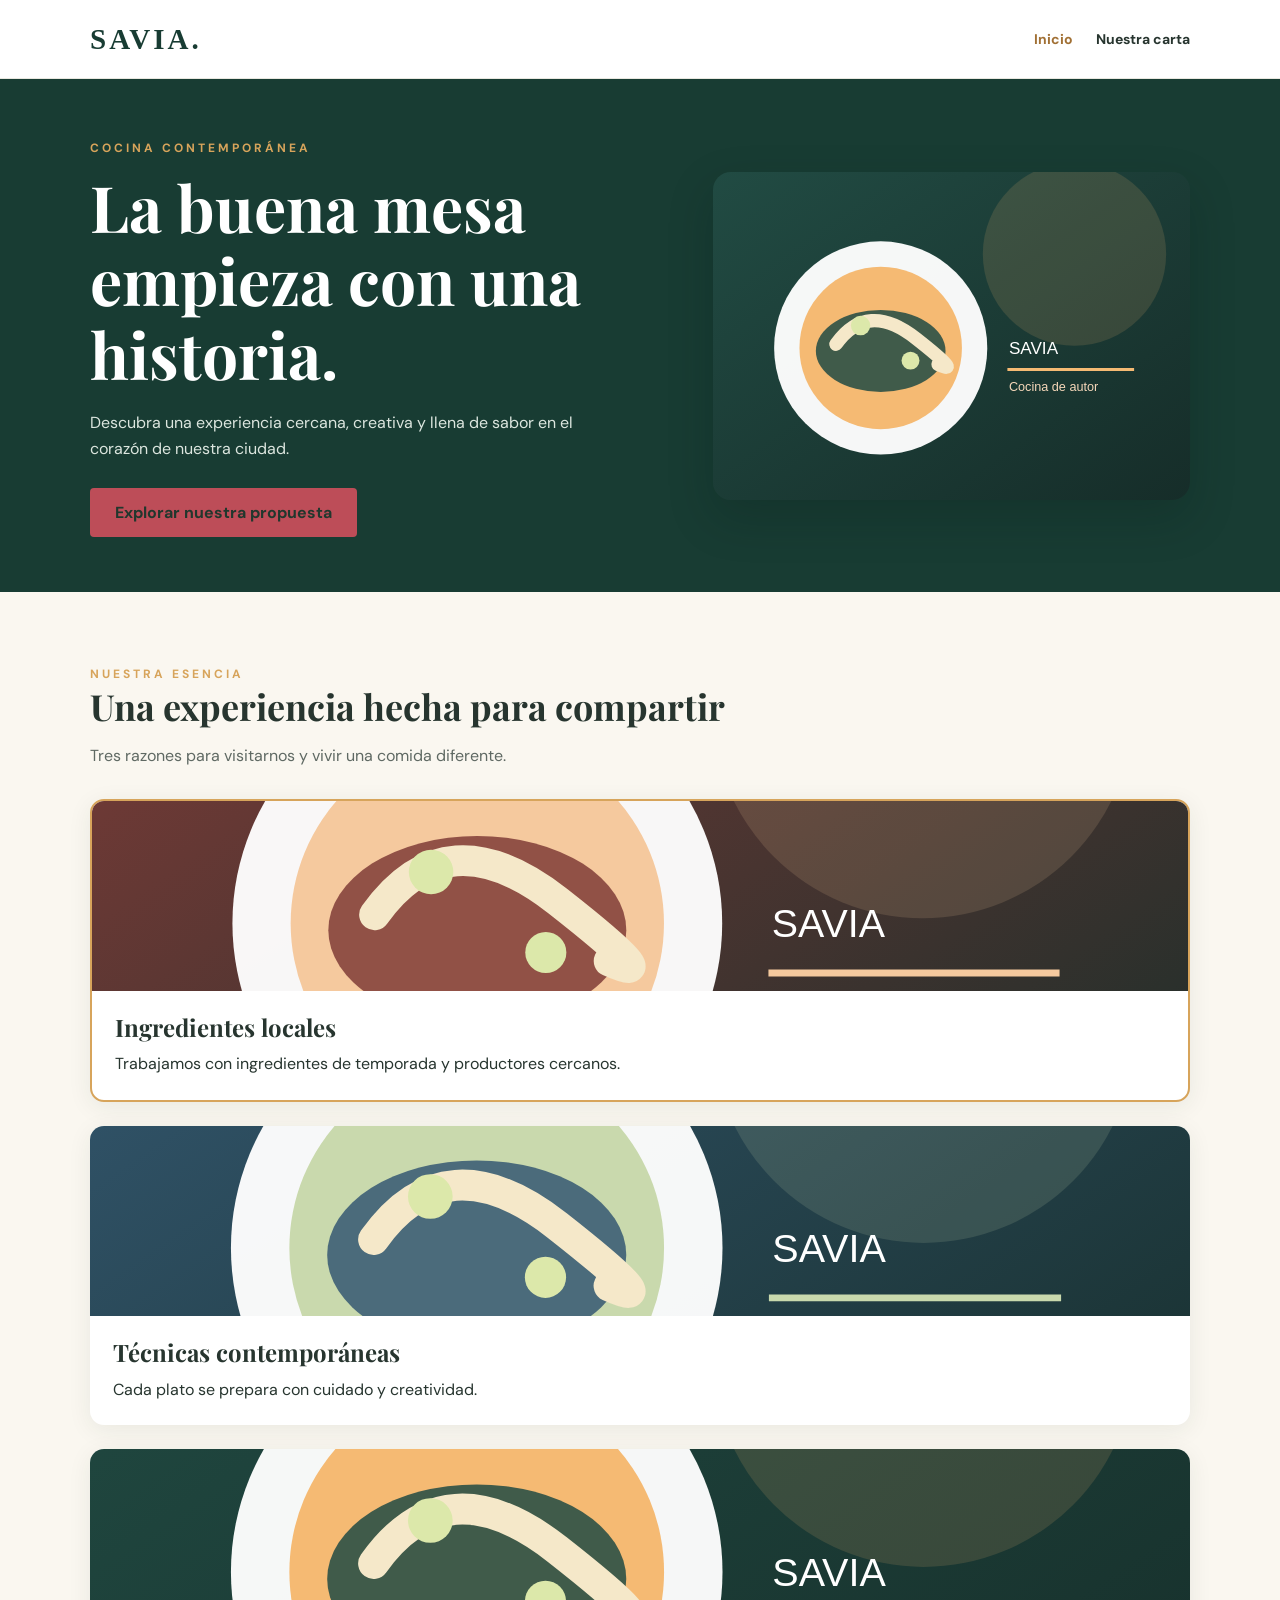
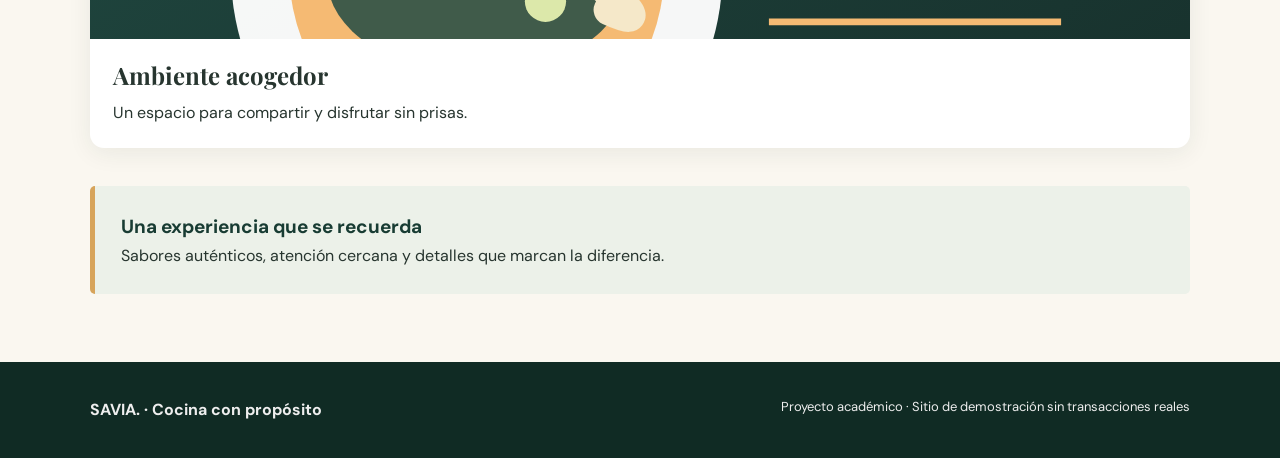
==== test/index.html @ 848732f4 "Incializar proyecto" ====
<!doctype html>
<html lang="es">
  <head>
    <meta charset="utf-8" />
    <meta content="width=device-width, initial-scale=1.0" name="viewport" />
    <title>SAVIA | Inicio</title>
    <link href="css/styles.css" rel="stylesheet" />
  </head>
  <body>
    <header class="site-header">
      <div class="container nav-inner">
        <a class="logo" href="index.html"> SAVIA. </a>
        <nav aria-label="Navegaci&oacute;n principal" class="nav-links">
          <a aria-current="page" href="index.html"> Inicio </a>
          <a class="nav-contact" href="pages/eventos.html"> Nuestra carta </a>
        </nav>
      </div>
    </header>

    <main>
      <section class="hero">
        <div class="container hero-grid">
          <div>
            <span class="eyebrow"> Cocina contempor&aacute;nea </span>
            <h1>La buena mesa empieza con una historia.</h1>
            <p>
              Descubra una experiencia cercana, creativa y llena de sabor en el
              coraz&oacute;n de nuestra ciudad.
            </p>
            <a class="btn" href="#" id="hero-action">
              Explorar nuestra propuesta
            </a>
          </div>
          <img
            alt="Ilustraci&oacute;n de gastronom&iacute;a Savia"
            src="images/hero.svg"
          />
        </div>
      </section>
      <section class="section container">
        <div class="section-heading">
          <span class="eyebrow"> Nuestra esencia </span>
          <h2>Una experiencia hecha para compartir</h2>
          <p class="muted">
            Tres razones para visitarnos y vivir una comida diferente.
          </p>
        </div>
        <div class="feature-layout">
          <article class="tile card-highlight">
            <img
              alt="Presentaci&oacute;n gastron&oacute;mica 1"
              src="images/plato-1.svg"
            />
            <div class="tile-copy">
              <h3>Ingredientes locales</h3>
              <p>
                Trabajamos con ingredientes de temporada y productores cercanos.
              </p>
            </div>
          </article>
          <article class="tile">
            <img
              alt="Presentaci&oacute;n gastron&oacute;mica 2"
              src="images/plato-2.svg"
            />
            <div class="tile-copy">
              <h3>T&eacute;cnicas contempor&aacute;neas</h3>
              <p>Cada plato se prepara con cuidado y creatividad.</p>
            </div>
          </article>
          <article class="tile">
            <img
              alt="Presentaci&oacute;n gastron&oacute;mica 3"
              src="images/plato-3.svg"
            />
            <div class="tile-copy">
              <h3>Ambiente acogedor</h3>
              <p>Un espacio para compartir y disfrutar sin prisas.</p>
            </div>
          </article>
        </div>
        <div class="statement">
          <p class="statement-title" id="statement-title">
            Una experiencia que se recuerda
          </p>
          <p>
            Sabores aut&eacute;nticos, atenci&oacute;n cercana y detalles que
            marcan la diferencia.
          </p>
        </div>
      </section>
    </main>
    <footer class="site-footer">
      <div class="container footer-inner">
        <strong> SAVIA. &middot; Cocina con prop&oacute;sito </strong>
        <p>
          Proyecto acad&eacute;mico &middot; Sitio de demostraci&oacute;n sin
          transacciones reales
        </p>
      </div>
    </footer>
  </body>
</html>
---- test/css/styles.css ----
@import url("https://fonts.googleapis.com/css2?family=DM+Sans:wght@400;500;600;700&family=Playfair+Display:wght@600;700&display=swap");
:root {
  --forest: #183c33;
  --cream: #faf7f0;
  --gold: #d7a45b;
  --ink: #27352f;
  --mute: #5f6963;
}
* {
  box-sizing: border-box;
}
body {
  margin: 0;
  background: var(--cream);
  color: var(--ink);
  font-family: "DM Sans", Arial, sans-serif;
  line-height: 1.6;
}
h1,
h2,
h3 {
  font-family: "Playfair Display", Georgia, serif;
  line-height: 1.15;
}
a {
  color: inherit;
  text-decoration: none;
}
img {
  display: block;
  max-width: 100%;
}
.container {
  width: min(1100px, calc(100% - 40px));
  margin-inline: auto;
}
.site-header {
  background: #fff;
  border-bottom: 1px solid #e8e7df;
}
.nav-inner {
  display: flex;
  align-items: center;
  justify-content: space-between;
  gap: 24px;
  min-height: 78px;
}
.logo {
  font-family: Georgia, serif;
  font-size: 29px;
  font-weight: bold;
  letter-spacing: 3px;
  color: var(--forest);
}
.nav-links {
  display: flex;
  align-items: center;
  gap: 23px;
  flex-wrap: wrap;
}
.nav-links a {
  font-size: 14px;
  font-weight: 700;
}
.nav-links a:hover,
.nav-links a[aria-current="page"] {
  color: #a17034;
}
.hero {
  background: var(--forest);
  color: white;
}
.hero-grid {
  display: grid;
  grid-template-columns: 1.1fr 0.9fr;
  gap: 40px;
  align-items: center;
  min-height: 440px;
  padding-block: 55px;
}
.hero h1 {
  font-size: clamp(36px, 5vw, 65px);
  margin: 10px 0 20px;
}
.hero p {
  max-width: 540px;
  color: #dce6df;
}
.hero img {
  width: 100%;
  border-radius: 18px;
  box-shadow: 0 18px 45px #071f183d;
}
.eyebrow {
  text-transform: uppercase;
  letter-spacing: 3px;
  font-size: 12px;
  font-weight: 700;
  color: var(--gold);
}
.btn {
  display: inline-block;
  background: var(--gold);
  color: #21372d;
  padding: 12px 25px;
  border-radius: 4px;
  font-weight: 700;
  margin-top: 10px;
}
.btn:hover {
  filter: brightness(0.93);
}
.section {
  padding-block: 68px;
}
.section h2 {
  font-size: 36px;
  margin: 0 0 15px;
}
.muted {
  color: var(--mute);
}
.feature-layout {
  display: flex;
  flex-direction: column;
  gap: 24px;
  margin-top: 30px;
}
.tile {
  background: white;
  border-radius: 14px;
  overflow: hidden;
  box-shadow: 0 5px 25px #173b2d13;
  flex: 1;
}
.tile img {
  height: 190px;
  width: 100%;
  object-fit: cover;
}
.tile-copy {
  padding: 23px;
}
.tile h3 {
  font-size: 24px;
  margin: 0 0 10px;
}
.tile p {
  margin: 0;
}
.statement {
  background: #ecf1e9;
  padding: 26px;
  border-left: 5px solid var(--gold);
  border-radius: 5px;
  margin-top: 38px;
}
.statement p {
  margin: 0;
}
.statement-title {
  font-size: 19px;
  font-weight: 700;
  color: var(--forest);
}
.section-heading {
  max-width: 690px;
}
.site-footer {
  background: #102b24;
  color: #eee;
  padding: 35px 0;
}
.footer-inner {
  display: flex;
  justify-content: space-between;
  gap: 20px;
  flex-wrap: wrap;
}
.footer-inner p {
  margin: 0;
  font-size: 13px;
}
.page-hero {
  background: var(--forest);
  color: white;
  padding: 55px 0;
}
.page-hero h1 {
  font-size: 48px;
  margin: 10px 0;
}
.page-hero p {
  max-width: 650px;
  color: #d5e4db;
}
.page-grid {
  display: grid;
  grid-template-columns: repeat(3, minmax(0, 1fr));
  gap: 24px;
  margin-top: 28px;
}
.page-grid .tile img {
  height: 185px;
}
.cta {
  padding: 22px;
  margin-top: 30px;
  background: #edf1ea;
  border-radius: 10px;
  font-weight: 600;
}
@media (max-width: 760px) {
  .nav-inner {
    align-items: flex-start;
    flex-direction: column;
    padding-block: 18px;
  }
  .nav-links {
    gap: 12px;
  }
  .hero-grid {
    grid-template-columns: 1fr;
  }
  .feature-layout {
    display: flex;
    flex-direction: column;
  }
  .page-grid {
    display: grid;
    grid-template-columns: 1fr;
  }
  .hero h1 {
    font-size: 39px;
  }
  .page-hero h1 {
    font-size: 37px;
  }
}
.card-highlight {
  border: 2px solid #d7a45b;
}

#hero-action {
  background: #bd4d58;
}
@media (max-width: 760px) {
  .nav-inner {
    flex-direction: row;
  }
  .nav-links {
    flex-wrap: nowrap;
  }
}
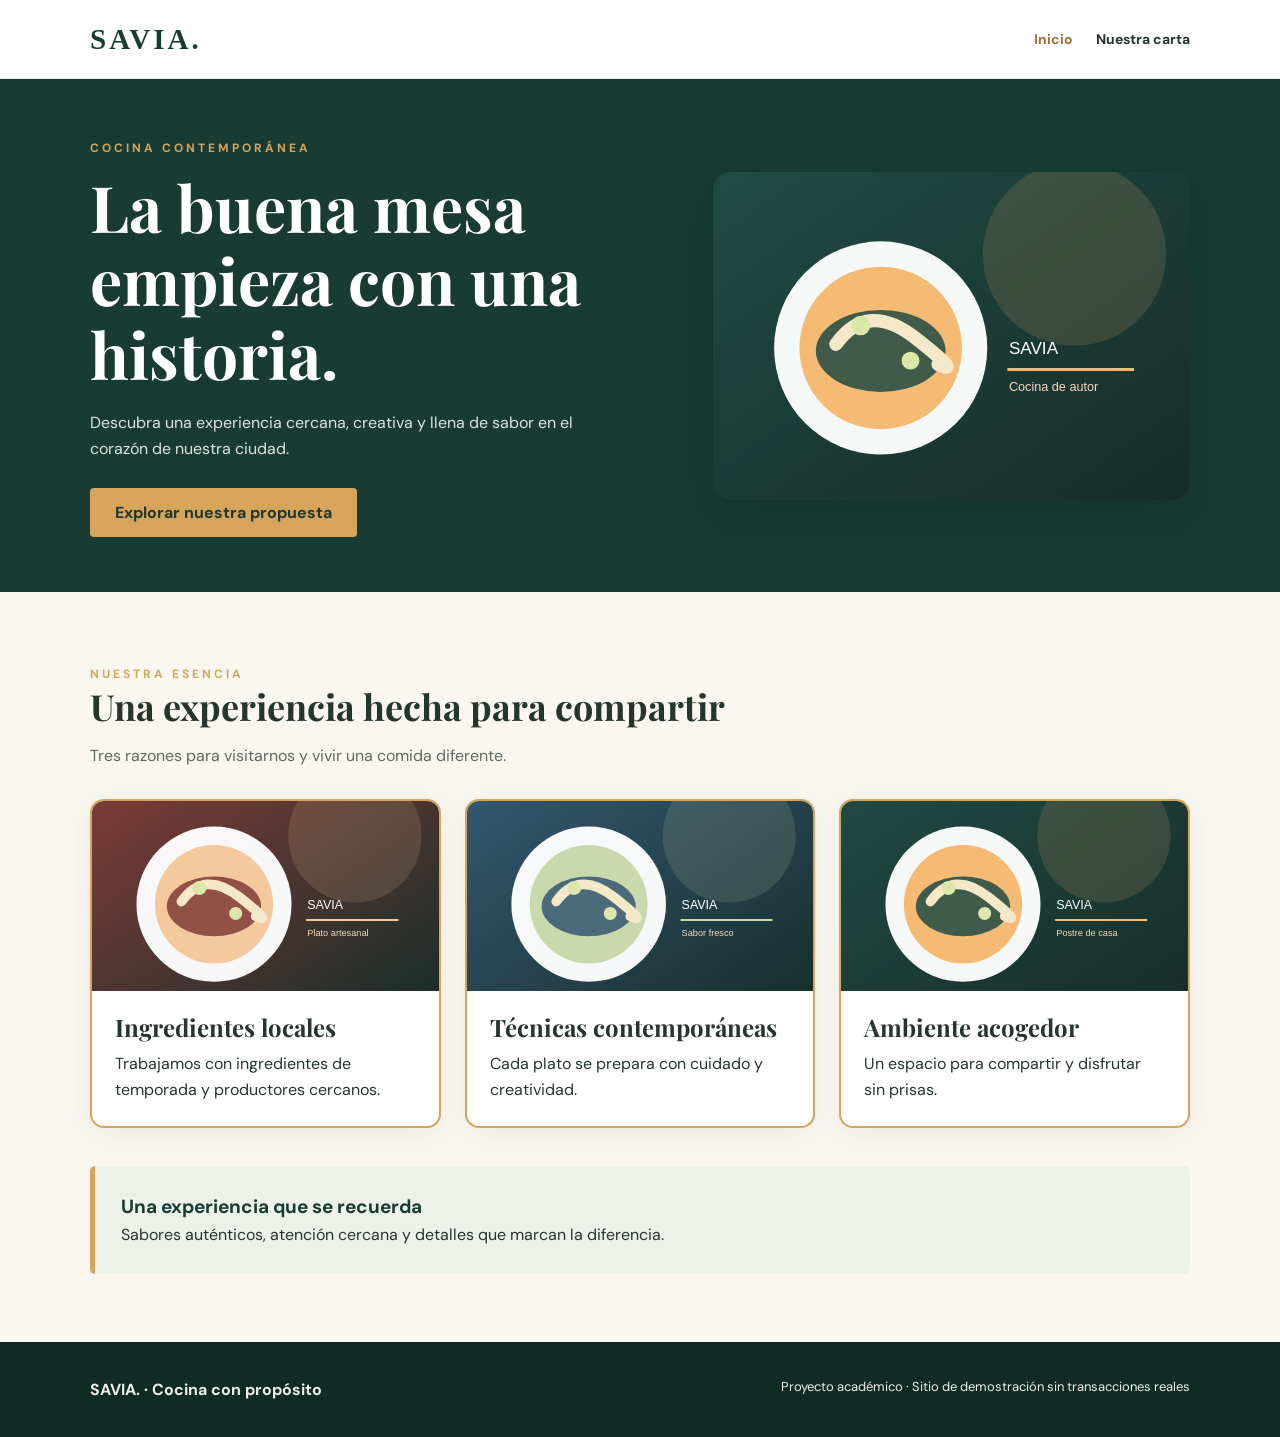
==== commit c3e42fb8: "finalizacion de primera parte" ====
--- a/test/index.html
+++ b/test/index.html
@@ -12,7 +12,7 @@
         <a class="logo" href="index.html"> SAVIA. </a>
         <nav aria-label="Navegaci&oacute;n principal" class="nav-links">
           <a aria-current="page" href="index.html"> Inicio </a>
-          <a class="nav-contact" href="pages/eventos.html"> Nuestra carta </a>
+          <a class="nav-contact" href="./pages/menu.html"> Nuestra carta </a>
         </nav>
       </div>
     </header>
@@ -27,7 +27,7 @@
               Descubra una experiencia cercana, creativa y llena de sabor en el
               coraz&oacute;n de nuestra ciudad.
             </p>
-            <a class="btn" href="#" id="hero-action">
+            <a class="btn" href="./pages/menu.html" id="hero-action">
               Explorar nuestra propuesta
             </a>
           </div>
@@ -58,7 +58,7 @@
               </p>
             </div>
           </article>
-          <article class="tile">
+          <article class="tile card-highlight">
             <img
               alt="Presentaci&oacute;n gastron&oacute;mica 2"
               src="images/plato-2.svg"
@@ -68,7 +68,7 @@
               <p>Cada plato se prepara con cuidado y creatividad.</p>
             </div>
           </article>
-          <article class="tile">
+          <article class="tile card-highlight">
             <img
               alt="Presentaci&oacute;n gastron&oacute;mica 3"
               src="images/plato-3.svg"
--- a/test/css/styles.css
+++ b/test/css/styles.css
@@ -121,8 +121,8 @@
   color: var(--mute);
 }
 .feature-layout {
-  display: flex;
-  flex-direction: column;
+  display: grid;
+  grid-template-columns: repeat(3, 1fr);
   gap: 24px;
   margin-top: 30px;
 }
@@ -242,9 +242,9 @@
 }
 
 #hero-action {
-  background: #bd4d58;
-}
-@media (max-width: 760px) {
+  background: var(--gold);
+}
+@media (max-width: 375px) {
   .nav-inner {
     flex-direction: row;
   }
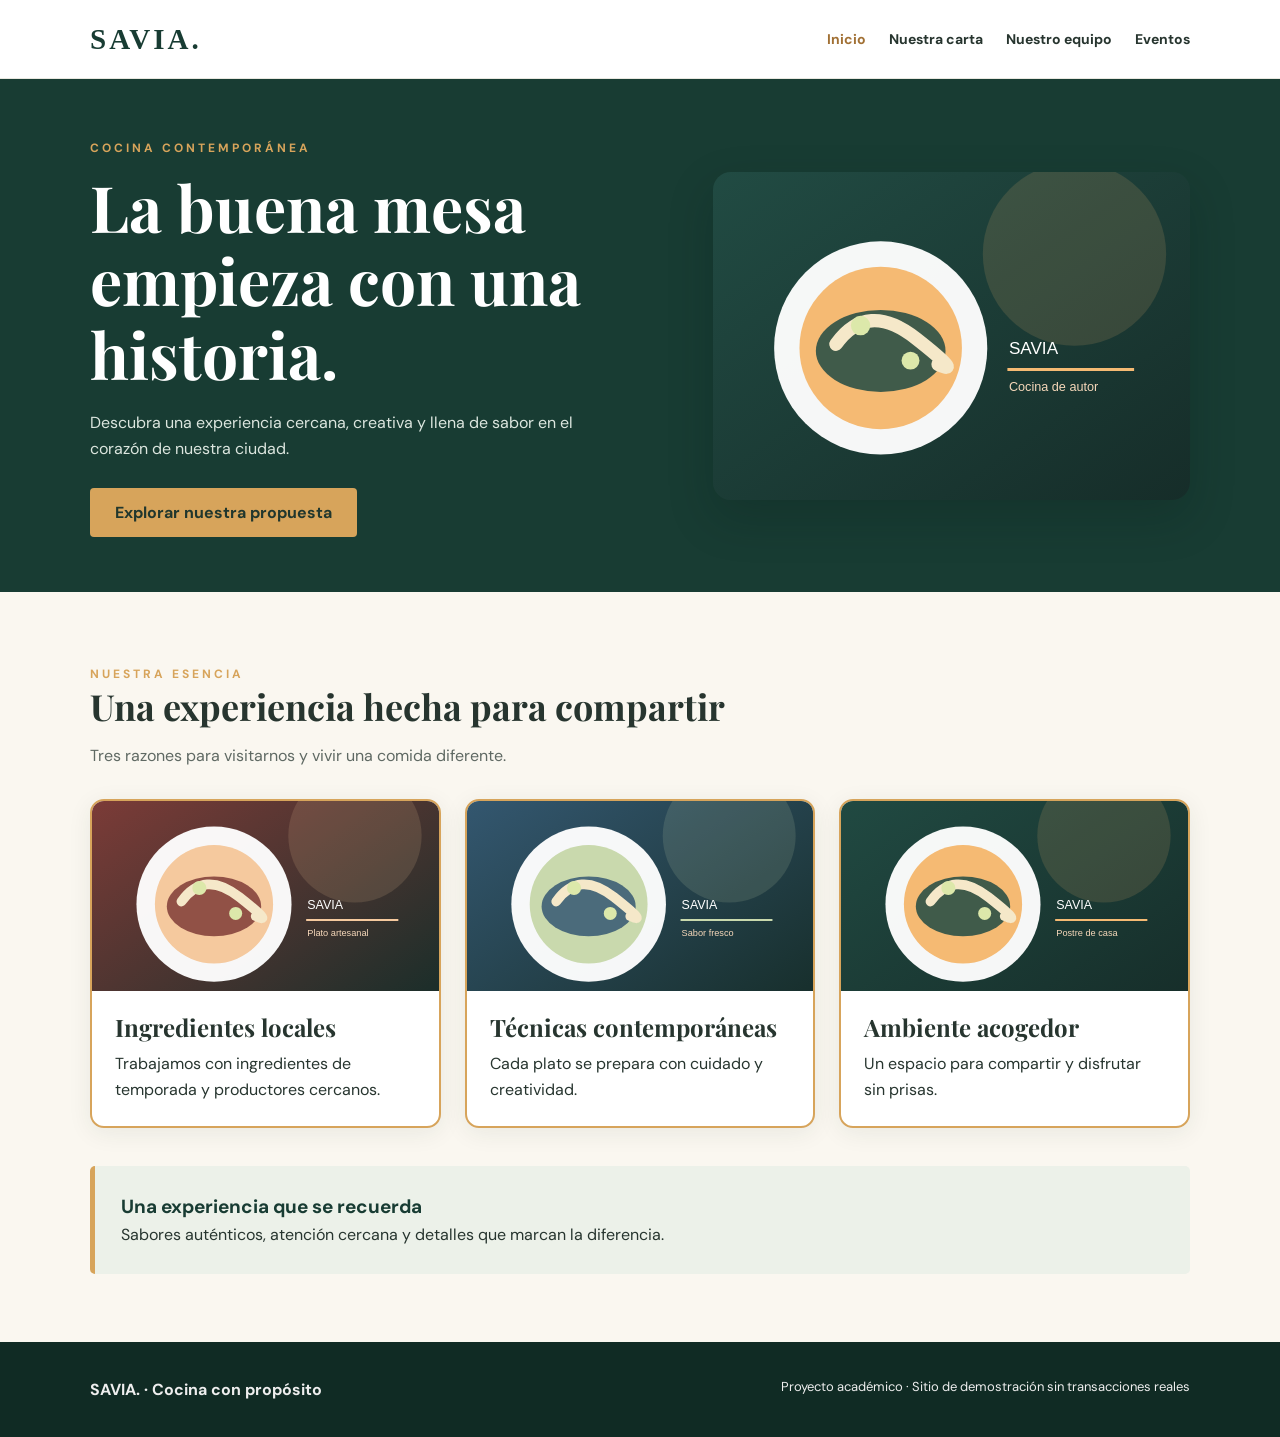
==== commit 8b90c3f4: "Agregar rutas correctas en cada archivo html" ====
--- a/test/index.html
+++ b/test/index.html
@@ -13,6 +13,8 @@
         <nav aria-label="Navegaci&oacute;n principal" class="nav-links">
           <a aria-current="page" href="index.html"> Inicio </a>
           <a class="nav-contact" href="./pages/menu.html"> Nuestra carta </a>
+          <a class="nav-contact" href="./pages/equipo.html">Nuestro equipo</a>
+          <a class="nav-contact" href="./pages/eventos.html">Eventos</a>
         </nav>
       </div>
     </header>
